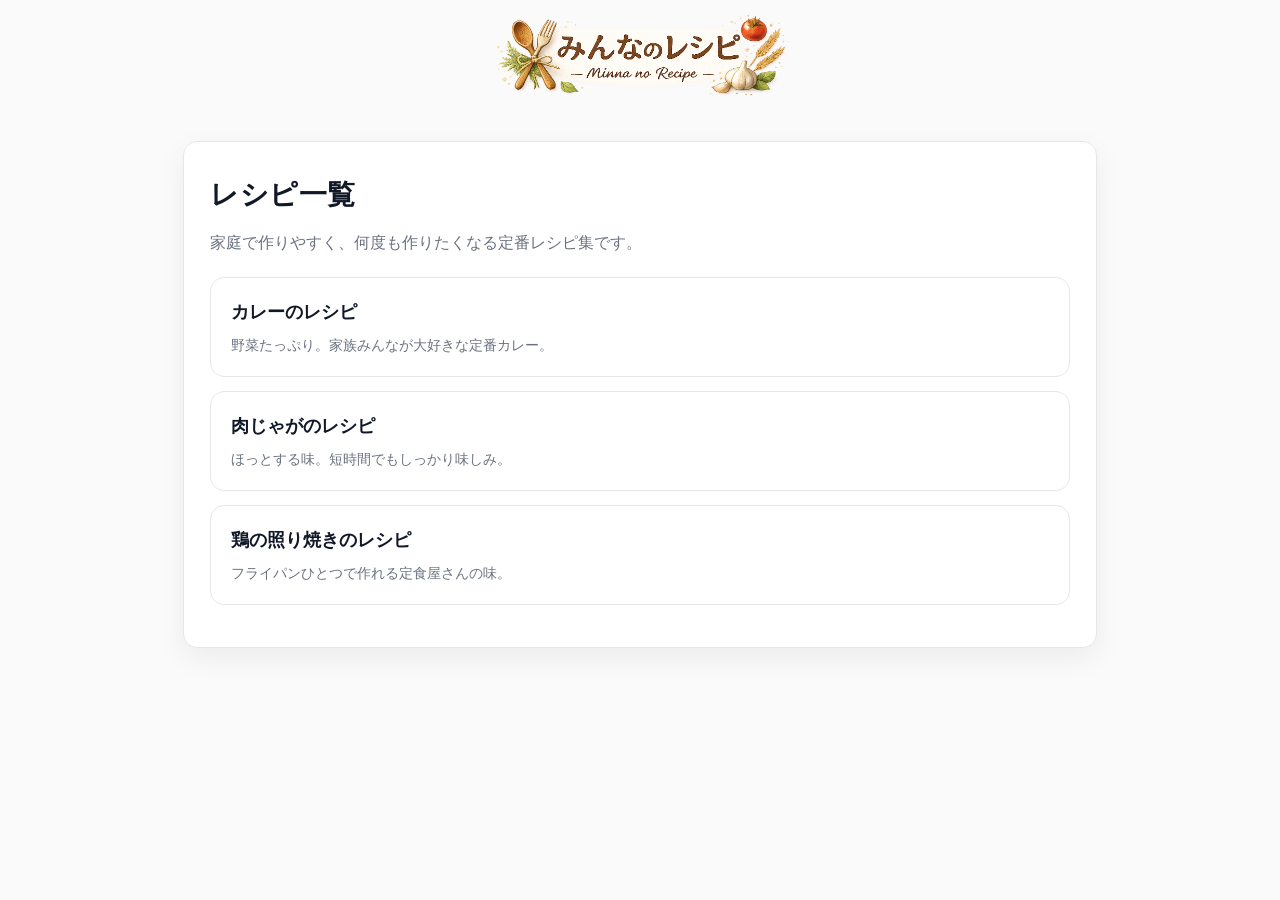
==== index.html @ 92e28e50 "コンテンツ内の画像例としてロゴを各ページに追加 変更前まで画像(imgタグ)は肉じゃがページにのみ配置されていた。 画像へのCSS指定をしたい場合、imgタグに適用すれば問題ない様子だったので、 あえ" ====
<!DOCTYPE html>
<html lang="ja">
<head>
  <meta charset="utf-8">
  <title>レシピ一覧</title>
  <link rel="stylesheet" href="css/reset.css">
  <link rel="stylesheet" href="css/styles.css">
</head>

<body>
  <img class="logo" src="./images/logo.png" alt="みんなのレシピ">
  <article class="index">
    <h1>レシピ一覧</h1>
    <p class="lead">
      家庭で作りやすく、何度も作りたくなる定番レシピ集です。
    </p>

    <ul class="recipe-list">
      <li>
        <a href="recipes/curry.html">
          <h2>カレーのレシピ</h2>
          <p>野菜たっぷり。家族みんなが大好きな定番カレー。</p>
        </a>
      </li>

      <li>
        <a href="recipes/nikujyaga.html">
          <h2>肉じゃがのレシピ</h2>
          <p>ほっとする味。短時間でもしっかり味しみ。</p>
        </a>
      </li>

      <li>
        <a href="recipes/teriyaki.html">
          <h2>鶏の照り焼きのレシピ</h2>
          <p>フライパンひとつで作れる定食屋さんの味。</p>
        </a>
      </li>
    </ul>
  </article>
</body>
</html>
---- css/styles.css ----
/* styles.css - simple & clean recipe layout */

:root{
  --bg: #fafafa;
  --card: #ffffff;
  --text: #111827;
  --muted: #6b7280;
  --border: #e5e7eb;
  --accent: #d97706;
}

body{
  font-family: system-ui, -apple-system, "Segoe UI", Roboto, "Noto Sans JP",
               "Hiragino Sans", "Yu Gothic", sans-serif;
  background: var(--bg);
  color: var(--text);
  line-height: 1.75;
}

/* ========== layout ========== */
article{
  width: min(860px, 92vw);
  margin: 40px auto;
  padding: 28px 26px;
  background: var(--card);
  border: 1px solid var(--border);
  border-radius: 14px;
  box-shadow: 0 10px 30px rgba(0,0,0,.06);
}

.logo {
  width: 300px;
  display: block;
  margin: 0 auto;
}

/* ========== typography ========== */
h1{
  margin: 0 0 10px;
  font-size: 28px;
  letter-spacing: .02em;
}

p{ margin: 10px 0; }

section{
  margin-top: 22px;
  padding-top: 18px;
  border-top: 1px solid var(--border);
}

h2{
  font-size: 18px;
  margin: 0 0 10px;
  padding-left: 10px;
  border-left: 4px solid #d97706;
}

/* ========== lists ========== */
ul, ol{
  margin: 10px 0 0;
  padding-left: 1.25em;
}

li{ margin: 6px 0; }

ol li::marker{
  font-weight: 650;
}

b{ font-weight: 650; }

/* ========== ingredients ========== */
/* メイン材料 */
section.ingredients > ul > li{
  font-weight: 500;
}

/* ☆付き材料 */
section.ingredients li.star::before{
  content: "★";
  color: #eab308;
  font-weight: 800;
  margin-right: 0.4em;
}

section.ingredients li.star{
  list-style: none;
}

/* サブリスト */
section.ingredients li.sub-ingredients > ul{
  margin-top: 8px;
  margin-left: 1em;
  padding-left: 1em;
  border-left: 3px solid var(--border);
}

section.ingredients li.sub-ingredients > ul li{
  font-weight: 500;
  color: #4b5563;
}

section.ingredients li.sub-ingredients{
  margin-top: 10px;
  font-weight: 600; 
}

/* ========== instructions (numbered steps) ========== */
section.instructions ol{
  list-style: none;          /* 標準の数字を消す */
  counter-reset: step;
  padding-left: 0;
}

section.instructions li{
  counter-increment: step;
  position: relative;
  margin: 14px 0;
  padding-left: 44px;        /* 丸数字分の余白 */
}

section.instructions li::before{
  content: counter(step);
  position: absolute;
  left: 0;
  top: 0.1em;

  width: 28px;
  height: 28px;
  border-radius: 50%;

  display: inline-flex;
  align-items: center;
  justify-content: center;

  background: var(--accent);
  color: #fff;
  font-weight: 700;
  font-size: 14px;
}

/* ========== tips ========== */
.tips ul {
  list-style: disc;
}

.tips li {
  margin-bottom: 0.5rem;
}

/* ========== comments ========== */
section:last-of-type > div{
  margin-top: 20px;
}

section:last-of-type > div p{
  margin: 6px 0;
}

section:last-of-type > div p:last-child{
  color: var(--muted);
}

/* ========== responsive ========== */
@media (max-width: 520px){
  article{
    margin: 18px auto;
    padding: 18px 16px;
  }
  h1{ font-size: 24px; }
}

/* ========== index (recipe list) ========== */

article.index .lead {
  color: var(--muted);
  margin-bottom: 20px;
}

.recipe-list {
  list-style: none;
  padding: 0;
  margin: 0;
}

.recipe-list li {
  margin: 14px 0;
}

.recipe-list a {
  display: block;
  padding: 18px 20px;
  border: 1px solid var(--border);
  border-radius: 14px;
  background: var(--card);
  text-decoration: none;
  color: inherit;
  transition: transform .15s ease, box-shadow .15s ease;
}

.recipe-list h2 {
  margin: 0 0 6px;
  font-size: 18px;
  padding-left: 0;
  border-left: none; /* 既存h2装飾を無効化 */
}

.recipe-list p {
  margin: 0;
  color: var(--muted);
  font-size: 14px;
}

/* ========== 戻るナビリンク ========== */

.back-nav {
  margin-bottom: 1rem;
}

.back-link {
  display: inline-block;
  font-size: 0.9rem;
  color: var(--accent);
  text-decoration: none;
  padding: 0.25rem 0;
}

.back-link:hover {
  text-decoration: underline;
}
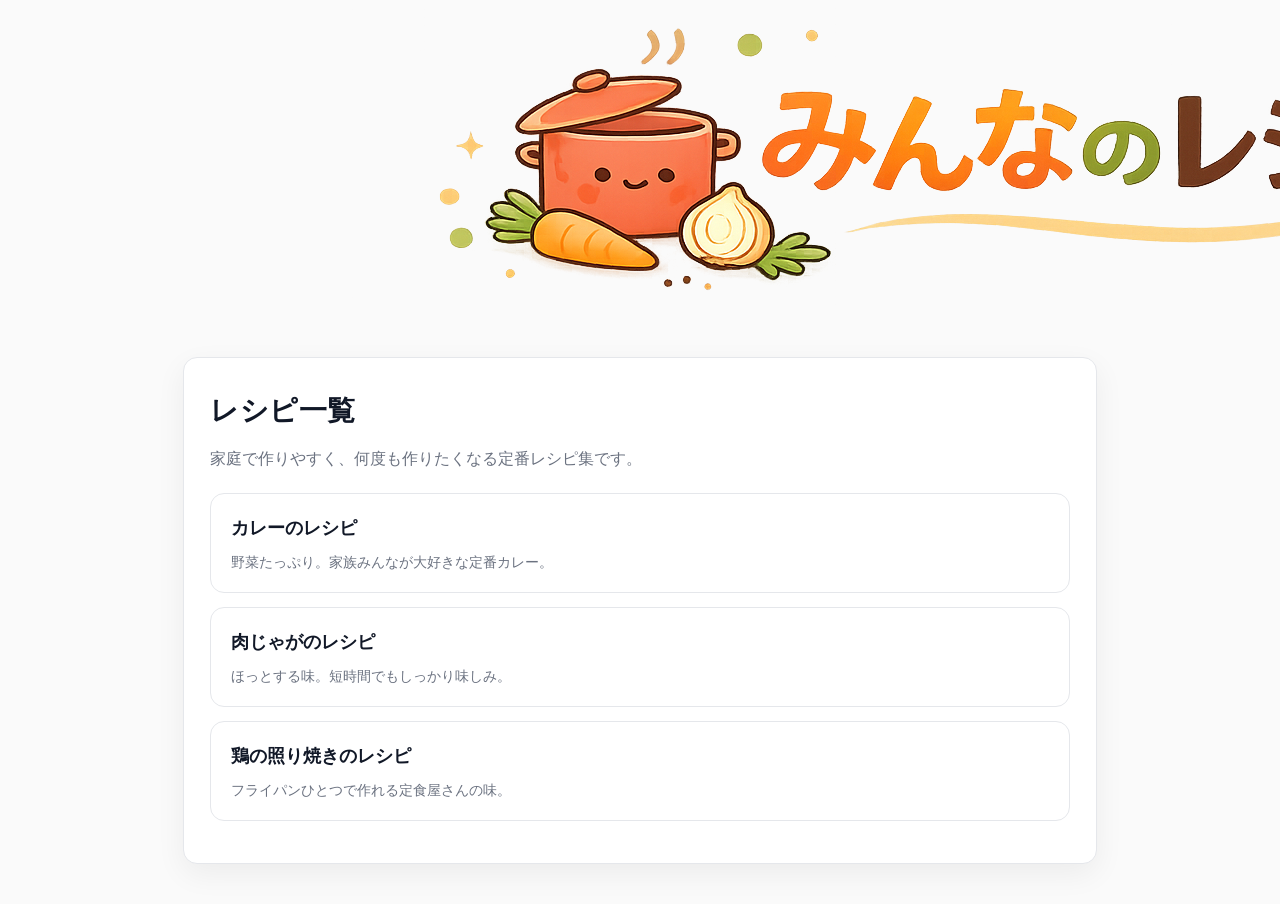
==== commit bde69467: "サービスロゴ画像を追加 画像が肉じゃがレシピ1件のみの場合、画像widthを制限したい場合、 imgタグに直接スタイルを付与して対処することが可能だった。 実際にもっと複雑なサービスと向き合う場合、i" ====
--- a/index.html
+++ b/index.html
@@ -8,7 +8,9 @@
 </head>
 
 <body>
-  <img class="logo" src="./images/logo.png" alt="みんなのレシピ">
+  <div class="logo-wrap">
+    <img src="./images/logo.png" alt="みんなのレシピ">
+  </div>
   <article class="index">
     <h1>レシピ一覧</h1>
     <p class="lead">
--- a/css/styles.css
+++ b/css/styles.css
@@ -28,8 +28,8 @@
   box-shadow: 0 10px 30px rgba(0,0,0,.06);
 }
 
-.logo {
-  width: 300px;
+.logo-wrap {
+  width: 600px;
   display: block;
   margin: 0 auto;
 }
